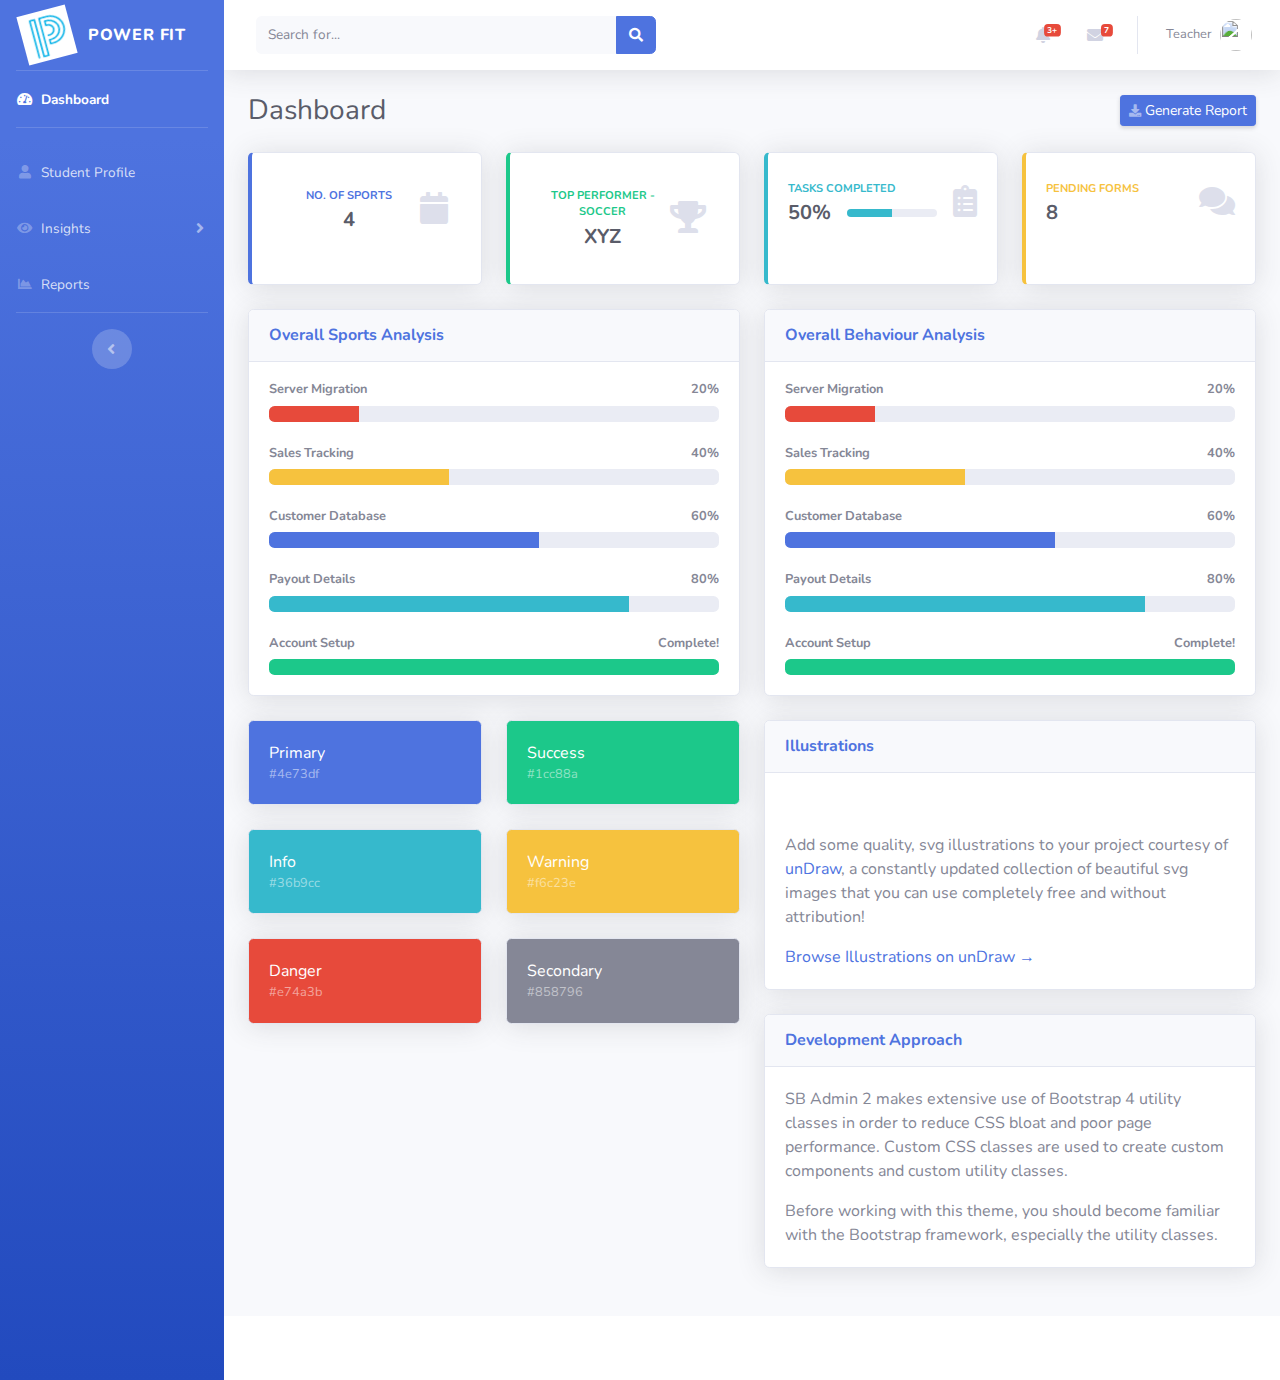
==== index.html @ 466138b6 "first" ====
<!DOCTYPE html>
<html lang="en">

<head>

  <meta charset="utf-8">
  <meta http-equiv="X-UA-Compatible" content="IE=edge">
  <meta name="viewport" content="width=device-width, initial-scale=1, shrink-to-fit=no">
  <meta name="description" content="">
  <meta name="author" content="">

  <title>POWER FIT - Dashboard</title>

  <!-- Custom fonts for this template-->
  <link href="vendor/fontawesome-free/css/all.min.css" rel="stylesheet" type="text/css">
  <link href="https://fonts.googleapis.com/css?family=Nunito:200,200i,300,300i,400,400i,600,600i,700,700i,800,800i,900,900i" rel="stylesheet">

  <!-- Custom styles for this template-->
  <link href="css/sb-admin-2.min.css" rel="stylesheet">

</head>

<body id="page-top">

  <!-- Page Wrapper -->
  <div id="wrapper">

    <!-- Sidebar -->
    <ul class="navbar-nav bg-gradient-primary sidebar sidebar-dark accordion" id="accordionSidebar">

      <!-- Sidebar - Brand -->
      <a class="sidebar-brand d-flex align-items-center justify-content-center" href="index.html">
        <div class="sidebar-brand-icon rotate-n-15">
          <img src="logo.png" style="height: 50px;width: 50px;">
        </div>
        <div class="sidebar-brand-text mx-3">POWER FIT</div>
      </a>

      <!-- Divider -->
      <hr class="sidebar-divider my-0">

      <!-- Nav Item - Dashboard -->
      <li class="nav-item active">
        <a class="nav-link" href="index.html">
          <i class="fas fa-fw fa-tachometer-alt"></i>
          <span>Dashboard</span></a>
      </li>

	  <!-- Divider -->
      <hr class="sidebar-divider">

      <!-- Student Profile -->
      <li class="nav-item">
        <a class="nav-link collapsed" href="student-profile.html" >
          <i class="fas fa-fw fa-user"></i>
          <span>Student Profile</span>
        </a>
      </li>

      <!-- Insights -->
      <li class="nav-item">
        <a class="nav-link collapsed" href="#" data-toggle="collapse" data-target="#collapseUtilities" aria-expanded="true" aria-controls="collapseUtilities">
          <i class="fas fa-fw fa-eye"></i>
          <span>Insights</span>
        </a>
        <div id="collapseUtilities" class="collapse" aria-labelledby="headingUtilities" data-parent="#accordionSidebar">
          <div class="bg-white py-2 collapse-inner rounded">
            <a class="collapse-item" href="sports-analysis.html">Sports Assessment</a>
            <a class="collapse-item" href="behaviour-analysis.html">Behaviour Assessment</a>
          </div>
        </div>
      </li>

	  <!-- Reports -->
      <li class="nav-item">
        <a class="nav-link collapsed" href="report.html" >
          <i class="fas fa-fw fa-chart-area"></i>
          <span>Reports</span>
        </a>
      </li>

      <!-- Divider -->
      <hr class="sidebar-divider d-none d-md-block">

      <!-- Sidebar Toggler (Sidebar) -->
      <div class="text-center d-none d-md-inline">
        <button class="rounded-circle border-0" id="sidebarToggle"></button>
      </div>

    </ul>
    <!-- End of Sidebar -->

    <!-- Content Wrapper -->
    <div id="content-wrapper" class="d-flex flex-column">

      <!-- Main Content -->
      <div id="content">

        <!-- Topbar -->
        <nav class="navbar navbar-expand navbar-light bg-white topbar mb-4 static-top shadow">

          <!-- Sidebar Toggle (Topbar) -->
          <button id="sidebarToggleTop" class="btn btn-link d-md-none rounded-circle mr-3">
            <i class="fa fa-bars"></i>
          </button>

          <!-- Topbar Search -->
          <form class="d-none d-sm-inline-block form-inline mr-auto ml-md-3 my-2 my-md-0 mw-100 navbar-search">
            <div class="input-group">
              <input type="text" class="form-control bg-light border-0 small" placeholder="Search for..." aria-label="Search" aria-describedby="basic-addon2">
              <div class="input-group-append">
                <button class="btn btn-primary" type="button">
                  <i class="fas fa-search fa-sm"></i>
                </button>
              </div>
            </div>
          </form>

          <!-- Topbar Navbar -->
          <ul class="navbar-nav ml-auto">

            <!-- Nav Item - Search Dropdown (Visible Only XS) -->
            <li class="nav-item dropdown no-arrow d-sm-none">
              <a class="nav-link dropdown-toggle" href="#" id="searchDropdown" role="button" data-toggle="dropdown" aria-haspopup="true" aria-expanded="false">
                <i class="fas fa-search fa-fw"></i>
              </a>
              <!-- Dropdown - Messages -->
              <div class="dropdown-menu dropdown-menu-right p-3 shadow animated--grow-in" aria-labelledby="searchDropdown">
                <form class="form-inline mr-auto w-100 navbar-search">
                  <div class="input-group">
                    <input type="text" class="form-control bg-light border-0 small" placeholder="Search for..." aria-label="Search" aria-describedby="basic-addon2">
                    <div class="input-group-append">
                      <button class="btn btn-primary" type="button">
                        <i class="fas fa-search fa-sm"></i>
                      </button>
                    </div>
                  </div>
                </form>
              </div>
            </li>

            <!-- Nav Item - Alerts -->
            <li class="nav-item dropdown no-arrow mx-1">
              <a class="nav-link dropdown-toggle" href="#" id="alertsDropdown" role="button" data-toggle="dropdown" aria-haspopup="true" aria-expanded="false">
                <i class="fas fa-bell fa-fw"></i>
                <!-- Counter - Alerts -->
                <span class="badge badge-danger badge-counter">3+</span>
              </a>
              <!-- Dropdown - Alerts -->
              <div class="dropdown-list dropdown-menu dropdown-menu-right shadow animated--grow-in" aria-labelledby="alertsDropdown">
                <h6 class="dropdown-header">
                  Alerts Center
                </h6>
                <a class="dropdown-item d-flex align-items-center" href="#">
                  <div class="mr-3">
                    <div class="icon-circle bg-primary">
                      <i class="fas fa-file-alt text-white"></i>
                    </div>
                  </div>
                  <div>
                    <div class="small text-gray-500">Pending Form1</div>
                    <span class="font-weight-bold"></span>
                  </div>
                </a>
                <a class="dropdown-item d-flex align-items-center" href="#">
                  <div class="mr-3">
                    <div class="icon-circle bg-success">
                      <i class="fas fa-donate text-white"></i>
                    </div>
                  </div>
                  <div>
                    <div class="small text-gray-500">Pending Form2</div>
                  </div>
                </a>
                <a class="dropdown-item d-flex align-items-center" href="#">
                  <div class="mr-3">
                    <div class="icon-circle bg-warning">
                      <i class="fas fa-exclamation-triangle text-white"></i>
                    </div>
                  </div>
                  <div>
                    <div class="small text-gray-500">Pending Form3</div>
                  </div>
                </a>
                <a class="dropdown-item text-center small text-gray-500" href="#">Show All Alerts</a>
              </div>
            </li>

            <!-- Nav Item - Messages -->
            <li class="nav-item dropdown no-arrow mx-1">
              <a class="nav-link dropdown-toggle" href="#" id="messagesDropdown" role="button" data-toggle="dropdown" aria-haspopup="true" aria-expanded="false">
                <i class="fas fa-envelope fa-fw"></i>
                <!-- Counter - Messages -->
                <span class="badge badge-danger badge-counter">7</span>
              </a>
              <!-- Dropdown - Messages -->
              <div class="dropdown-list dropdown-menu dropdown-menu-right shadow animated--grow-in" aria-labelledby="messagesDropdown">
                <h6 class="dropdown-header">
                  Message Center
                </h6>
                <a class="dropdown-item d-flex align-items-center" href="#">
                  <div class="dropdown-list-image mr-3">
                    <img class="rounded-circle" src="https://source.unsplash.com/fn_BT9fwg_E/60x60" alt="">
                    <div class="status-indicator bg-success"></div>
                  </div>
                  <div class="font-weight-bold">
                    <div class="text-truncate">Hi there! I am wondering if you can help me with a problem I've been having.</div>
                    <div class="small text-gray-500">Emily Fowler · 58m</div>
                  </div>
                </a>
                <a class="dropdown-item d-flex align-items-center" href="#">
                  <div class="dropdown-list-image mr-3">
                    <img class="rounded-circle" src="https://source.unsplash.com/AU4VPcFN4LE/60x60" alt="">
                    <div class="status-indicator"></div>
                  </div>
                  <div>
                    <div class="text-truncate">I have the photos that you ordered last month, how would you like them sent to you?</div>
                    <div class="small text-gray-500">Jae Chun · 1d</div>
                  </div>
                </a>
                <a class="dropdown-item d-flex align-items-center" href="#">
                  <div class="dropdown-list-image mr-3">
                    <img class="rounded-circle" src="https://source.unsplash.com/CS2uCrpNzJY/60x60" alt="">
                    <div class="status-indicator bg-warning"></div>
                  </div>
                  <div>
                    <div class="text-truncate">Last month's report looks great, I am very happy with the progress so far, keep up the good work!</div>
                    <div class="small text-gray-500">Morgan Alvarez · 2d</div>
                  </div>
                </a>
                <a class="dropdown-item d-flex align-items-center" href="#">
                  <div class="dropdown-list-image mr-3">
                    <img class="rounded-circle" src="https://source.unsplash.com/Mv9hjnEUHR4/60x60" alt="">
                    <div class="status-indicator bg-success"></div>
                  </div>
                  <div>
                    <div class="text-truncate">Am I a good boy? The reason I ask is because someone told me that people say this to all dogs, even if they aren't good...</div>
                    <div class="small text-gray-500">Chicken the Dog · 2w</div>
                  </div>
                </a>
                <a class="dropdown-item text-center small text-gray-500" href="#">Read More Messages</a>
              </div>
            </li>

            <div class="topbar-divider d-none d-sm-block"></div>

            <!-- Nav Item - User Information -->
            <li class="nav-item dropdown no-arrow">
              <a class="nav-link dropdown-toggle" href="#" id="userDropdown" role="button" data-toggle="dropdown" aria-haspopup="true" aria-expanded="false">
                <span class="mr-2 d-none d-lg-inline text-gray-600 small">Teacher</span>
                <img class="img-profile rounded-circle" src="https://source.unsplash.com/QAB-WJcbgJk/60x60">
              </a>
              <!-- Dropdown - User Information -->
              <div class="dropdown-menu dropdown-menu-right shadow animated--grow-in" aria-labelledby="userDropdown">
                <a class="dropdown-item" href="#">
                  <i class="fas fa-user fa-sm fa-fw mr-2 text-gray-400"></i>
                  Profile
                </a>
                <a class="dropdown-item" href="#">
                  <i class="fas fa-cogs fa-sm fa-fw mr-2 text-gray-400"></i>
                  Settings
                </a>
                <a class="dropdown-item" href="#">
                  <i class="fas fa-list fa-sm fa-fw mr-2 text-gray-400"></i>
                  Activity Log
                </a>
                <div class="dropdown-divider"></div>
                <a class="dropdown-item" href="#" data-toggle="modal" data-target="#logoutModal">
                  <i class="fas fa-sign-out-alt fa-sm fa-fw mr-2 text-gray-400"></i>
                  Logout
                </a>
              </div>
            </li>

          </ul>

        </nav>
        <!-- End of Topbar -->

        <!-- Begin Page Content -->
        <div class="container-fluid">

          <!-- Page Heading -->
          <div class="d-sm-flex align-items-center justify-content-between mb-4">
            <h1 class="h3 mb-0 text-gray-800">Dashboard</h1>
            <a href="#" class="d-none d-sm-inline-block btn btn-sm btn-primary shadow-sm"><i class="fas fa-download fa-sm text-white-50"></i> Generate Report</a>
          </div>

          <!-- Content Row -->
          <div class="row">

            <!-- Earnings (Monthly) Card Example -->
            <div class="col-xl-3 col-md-6 mb-4">
              <div class="card border-left-primary shadow h-100 py-2">
				<button type="button" class="btn" data-toggle="modal" data-target="#myModal">
                <div class="card-body">
                  <div class="row no-gutters align-items-center">
                    <div class="col mr-2">
                    <div class="text-xs font-weight-bold text-primary text-uppercase mb-1">No. of Sports</div>
                      <div class="h5 mb-0 font-weight-bold text-gray-800">4</div>
                    </div>
                    <div class="col-auto">
                      <i class="fas fa-calendar fa-2x text-gray-300"></i>
                    </div>
                  </div>
                </div>
				</button>
				<!-- The Modal -->
				  <div class="modal" id="myModal">
					<div class="modal-dialog">
					  <div class="modal-content">
						<!-- Modal Header -->
						<div class="modal-header">
						Sports Name
						  <button type="button" class="close" data-dismiss="modal">×</button>
						</div>
						
						<!-- Modal body -->
						<div class="modal-body">
							<ul>
								<li style="list-style:none;">1. <a href="soccer.html"> Soccer </a></li>
								<li style="list-style:none;">2. <a href="baseball.html"> Baseball </a></li>
								<li style="list-style:none;">3. <a href="basketball.html"> Basketball </a></li>
								<li style="list-style:none;">4. <a href="tennis.html"> Tennis </a></li>
							</ul>
						</div>
						
						<!-- Modal footer -->
						<div class="modal-footer">
						  <button type="button" class="btn btn-danger" data-dismiss="modal">Close</button>
						</div>
					</div>
					</div>
				  </div>
              </div>
            </div>

            <!-- Earnings (Monthly) Card Example -->
            <div class="col-xl-3 col-md-6 mb-4">
              <div class="card border-left-success shadow h-100 py-2">
				<button type="button" class="btn" data-toggle="modal" data-target="#myModal1">
                <div class="card-body">
                  <div class="row no-gutters align-items-center">
                    <div class="col mr-2">
                      <div class="text-xs font-weight-bold text-success text-uppercase mb-1">Top Performer - Soccer</div>
                      <div class="h5 mb-0 font-weight-bold text-gray-800">XYZ</div>
                    </div>
                    <div class="col-auto">
                      <i class="fas fa-trophy fa-2x text-gray-300"></i>
                    </div>
                  </div>
                </div>
				</button>
				<!-- The Modal -->
				  <div class="modal" id="myModal1">
					<div class="modal-dialog">
					  <div class="modal-content">
						<!-- Modal Header -->
						<div class="modal-header">
						Sports Name
						  <button type="button" class="close" data-dismiss="modal">×</button>
						</div>
						
						<!-- Modal body -->
						<div class="modal-body">
							<div class="col-md-12">
    		    <div class="card profile-card-2">
                    <div class="card-body">
                        <img src="https://randomuser.me/api/portraits/men/64.jpg" alt="profile-image" class="profile"/>
                        <h5 class="card-title">XYZ</h5>
                        <p class="card-text">Lorem Ipsum is simply dummy text of the printing and typesetting industry.</p>
                    </div>
                </div>
    		</div>
						</div>
						
						<!-- Modal footer -->
						<div class="modal-footer">
						  <button type="button" class="btn btn-danger" data-dismiss="modal">Close</button>
						</div>
					</div>
					</div>
				  </div>
              </div>
            </div>

            <!-- Earnings (Monthly) Card Example -->
            <div class="col-xl-3 col-md-6 mb-4">
              <div class="card border-left-info shadow h-100 py-2">
                <div class="card-body">
                  <div class="row no-gutters align-items-center">
                    <div class="col mr-2">
                      <div class="text-xs font-weight-bold text-info text-uppercase mb-1">Tasks Completed</div>
                      <div class="row no-gutters align-items-center">
                        <div class="col-auto">
                          <div class="h5 mb-0 mr-3 font-weight-bold text-gray-800">50%</div>
                        </div>
                        <div class="col">
                          <div class="progress progress-sm mr-2">
                            <div class="progress-bar bg-info" role="progressbar" style="width: 50%" aria-valuenow="50" aria-valuemin="0" aria-valuemax="100"></div>
                          </div>
                        </div>
                      </div>
                    </div>
                    <div class="col-auto">
                      <i class="fas fa-clipboard-list fa-2x text-gray-300"></i>
                    </div>
                  </div>
                </div>
              </div>
            </div>

            <!-- Pending Requests Card Example -->
            <div class="col-xl-3 col-md-6 mb-4">
              <div class="card border-left-warning shadow h-100 py-2">
                <div class="card-body">
                  <div class="row no-gutters align-items-center">
                    <div class="col mr-2">
                      <div class="text-xs font-weight-bold text-warning text-uppercase mb-1">Pending Forms</div>
                      <div class="h5 mb-0 font-weight-bold text-gray-800">8</div>
                    </div>
                    <div class="col-auto">
                      <i class="fas fa-comments fa-2x text-gray-300"></i>
                    </div>
                  </div>
                </div>
              </div>
            </div>
          </div>


          <!-- Content Row -->
          <div class="row">

            <!-- Content Column -->
            <div class="col-lg-6 mb-4">

              <!-- Project Card Example -->
              <div class="card shadow mb-4">
                <div class="card-header py-3">
                  <h6 class="m-0 font-weight-bold text-primary">Overall Sports Analysis</h6>
                </div>
                <div class="card-body">
                  <h4 class="small font-weight-bold">Server Migration <span class="float-right">20%</span></h4>
                  <div class="progress mb-4">
                    <div class="progress-bar bg-danger" role="progressbar" style="width: 20%" aria-valuenow="20" aria-valuemin="0" aria-valuemax="100"></div>
                  </div>
                  <h4 class="small font-weight-bold">Sales Tracking <span class="float-right">40%</span></h4>
                  <div class="progress mb-4">
                    <div class="progress-bar bg-warning" role="progressbar" style="width: 40%" aria-valuenow="40" aria-valuemin="0" aria-valuemax="100"></div>
                  </div>
                  <h4 class="small font-weight-bold">Customer Database <span class="float-right">60%</span></h4>
                  <div class="progress mb-4">
                    <div class="progress-bar" role="progressbar" style="width: 60%" aria-valuenow="60" aria-valuemin="0" aria-valuemax="100"></div>
                  </div>
                  <h4 class="small font-weight-bold">Payout Details <span class="float-right">80%</span></h4>
                  <div class="progress mb-4">
                    <div class="progress-bar bg-info" role="progressbar" style="width: 80%" aria-valuenow="80" aria-valuemin="0" aria-valuemax="100"></div>
                  </div>
                  <h4 class="small font-weight-bold">Account Setup <span class="float-right">Complete!</span></h4>
                  <div class="progress">
                    <div class="progress-bar bg-success" role="progressbar" style="width: 100%" aria-valuenow="100" aria-valuemin="0" aria-valuemax="100"></div>
                  </div>
                </div>
              </div>

              <!-- Color System -->
              <div class="row">
                <div class="col-lg-6 mb-4">
                  <div class="card bg-primary text-white shadow">
                    <div class="card-body">
                      Primary
                      <div class="text-white-50 small">#4e73df</div>
                    </div>
                  </div>
                </div>
                <div class="col-lg-6 mb-4">
                  <div class="card bg-success text-white shadow">
                    <div class="card-body">
                      Success
                      <div class="text-white-50 small">#1cc88a</div>
                    </div>
                  </div>
                </div>
                <div class="col-lg-6 mb-4">
                  <div class="card bg-info text-white shadow">
                    <div class="card-body">
                      Info
                      <div class="text-white-50 small">#36b9cc</div>
                    </div>
                  </div>
                </div>
                <div class="col-lg-6 mb-4">
                  <div class="card bg-warning text-white shadow">
                    <div class="card-body">
                      Warning
                      <div class="text-white-50 small">#f6c23e</div>
                    </div>
                  </div>
                </div>
                <div class="col-lg-6 mb-4">
                  <div class="card bg-danger text-white shadow">
                    <div class="card-body">
                      Danger
                      <div class="text-white-50 small">#e74a3b</div>
                    </div>
                  </div>
                </div>
                <div class="col-lg-6 mb-4">
                  <div class="card bg-secondary text-white shadow">
                    <div class="card-body">
                      Secondary
                      <div class="text-white-50 small">#858796</div>
                    </div>
                  </div>
                </div>
              </div>

            </div>

            <div class="col-lg-6 mb-4">
			
			<div class="card shadow mb-4">
                <div class="card-header py-3">
                  <h6 class="m-0 font-weight-bold text-primary">Overall Behaviour Analysis</h6>
                </div>
                <div class="card-body">
                  <h4 class="small font-weight-bold">Server Migration <span class="float-right">20%</span></h4>
                  <div class="progress mb-4">
                    <div class="progress-bar bg-danger" role="progressbar" style="width: 20%" aria-valuenow="20" aria-valuemin="0" aria-valuemax="100"></div>
                  </div>
                  <h4 class="small font-weight-bold">Sales Tracking <span class="float-right">40%</span></h4>
                  <div class="progress mb-4">
                    <div class="progress-bar bg-warning" role="progressbar" style="width: 40%" aria-valuenow="40" aria-valuemin="0" aria-valuemax="100"></div>
                  </div>
                  <h4 class="small font-weight-bold">Customer Database <span class="float-right">60%</span></h4>
                  <div class="progress mb-4">
                    <div class="progress-bar" role="progressbar" style="width: 60%" aria-valuenow="60" aria-valuemin="0" aria-valuemax="100"></div>
                  </div>
                  <h4 class="small font-weight-bold">Payout Details <span class="float-right">80%</span></h4>
                  <div class="progress mb-4">
                    <div class="progress-bar bg-info" role="progressbar" style="width: 80%" aria-valuenow="80" aria-valuemin="0" aria-valuemax="100"></div>
                  </div>
                  <h4 class="small font-weight-bold">Account Setup <span class="float-right">Complete!</span></h4>
                  <div class="progress">
                    <div class="progress-bar bg-success" role="progressbar" style="width: 100%" aria-valuenow="100" aria-valuemin="0" aria-valuemax="100"></div>
                  </div>
                </div>
              </div>
              <!-- Illustrations -->
              <div class="card shadow mb-4">
                <div class="card-header py-3">
                  <h6 class="m-0 font-weight-bold text-primary">Illustrations</h6>
                </div>
                <div class="card-body">
                  <div class="text-center">
                    <img class="img-fluid px-3 px-sm-4 mt-3 mb-4" style="width: 25rem;" src="img/undraw_posting_photo.svg" alt="">
                  </div>
                  <p>Add some quality, svg illustrations to your project courtesy of <a target="_blank" rel="nofollow" href="https://undraw.co/">unDraw</a>, a constantly updated collection of beautiful svg images that you can use completely free and without attribution!</p>
                  <a target="_blank" rel="nofollow" href="https://undraw.co/">Browse Illustrations on unDraw &rarr;</a>
                </div>
              </div>

              <!-- Approach -->
              <div class="card shadow mb-4">
                <div class="card-header py-3">
                  <h6 class="m-0 font-weight-bold text-primary">Development Approach</h6>
                </div>
                <div class="card-body">
                  <p>SB Admin 2 makes extensive use of Bootstrap 4 utility classes in order to reduce CSS bloat and poor page performance. Custom CSS classes are used to create custom components and custom utility classes.</p>
                  <p class="mb-0">Before working with this theme, you should become familiar with the Bootstrap framework, especially the utility classes.</p>
                </div>
              </div>

            </div>
          </div>

        </div>
        <!-- /.container-fluid -->

      </div>
      <!-- End of Main Content -->

      <!-- Footer -->
      <footer class="sticky-footer bg-white">
        <div class="container my-auto">
          <div class="copyright text-center my-auto">
            
          </div>
        </div>
      </footer>
      <!-- End of Footer -->

    </div>
    <!-- End of Content Wrapper -->

  </div>
  <!-- End of Page Wrapper -->

  <!-- Scroll to Top Button-->
  <a class="scroll-to-top rounded" href="#page-top">
    <i class="fas fa-angle-up"></i>
  </a>

  <!-- Logout Modal-->
  <div class="modal fade" id="logoutModal" tabindex="-1" role="dialog" aria-labelledby="exampleModalLabel" aria-hidden="true">
    <div class="modal-dialog" role="document">
      <div class="modal-content">
        <div class="modal-header">
          <h5 class="modal-title" id="exampleModalLabel">Ready to Leave?</h5>
          <button class="close" type="button" data-dismiss="modal" aria-label="Close">
            <span aria-hidden="true">×</span>
          </button>
        </div>
        <div class="modal-body">Select "Logout" below if you are ready to end your current session.</div>
        <div class="modal-footer">
          <button class="btn btn-secondary" type="button" data-dismiss="modal">Cancel</button>
          <a class="btn btn-primary" href="login.html">Logout</a>
        </div>
      </div>
    </div>
  </div>

  <!-- Bootstrap core JavaScript-->
  <script src="vendor/jquery/jquery.min.js"></script>
  <script src="vendor/bootstrap/js/bootstrap.bundle.min.js"></script>

  <!-- Core plugin JavaScript-->
  <script src="vendor/jquery-easing/jquery.easing.min.js"></script>

  <!-- Custom scripts for all pages-->
  <script src="js/sb-admin-2.min.js"></script>

  <!-- Page level plugins -->
  <script src="vendor/chart.js/Chart.min.js"></script>

  <!-- Page level custom scripts -->
  <script src="js/demo/chart-area-demo.js"></script>
  <script src="js/demo/chart-pie-demo.js"></script>


</body>

</html>
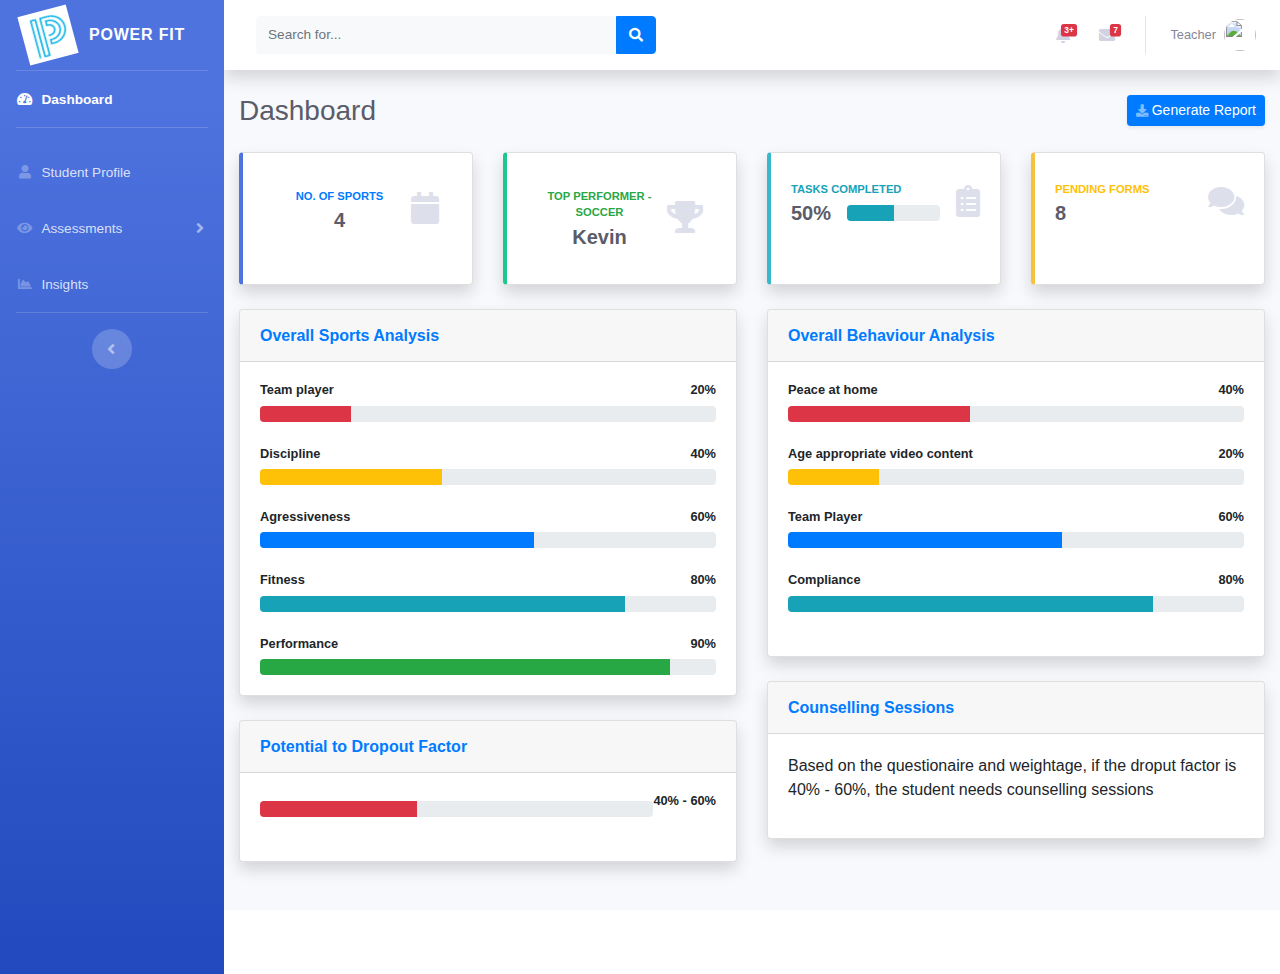
==== commit fc27a236: "firsthgj" ====
--- a/index.html
+++ b/index.html
@@ -17,6 +17,7 @@
 
   <!-- Custom styles for this template-->
   <link href="css/sb-admin-2.min.css" rel="stylesheet">
+  <link href="css/date.css" rel="stylesheet">
 
 </head>
 
@@ -61,7 +62,7 @@
       <li class="nav-item">
         <a class="nav-link collapsed" href="#" data-toggle="collapse" data-target="#collapseUtilities" aria-expanded="true" aria-controls="collapseUtilities">
           <i class="fas fa-fw fa-eye"></i>
-          <span>Insights</span>
+          <span>Assessments</span>
         </a>
         <div id="collapseUtilities" class="collapse" aria-labelledby="headingUtilities" data-parent="#accordionSidebar">
           <div class="bg-white py-2 collapse-inner rounded">
@@ -75,7 +76,7 @@
       <li class="nav-item">
         <a class="nav-link collapsed" href="report.html" >
           <i class="fas fa-fw fa-chart-area"></i>
-          <span>Reports</span>
+          <span>Insights</span>
         </a>
       </li>
 
@@ -343,7 +344,7 @@
                   <div class="row no-gutters align-items-center">
                     <div class="col mr-2">
                       <div class="text-xs font-weight-bold text-success text-uppercase mb-1">Top Performer - Soccer</div>
-                      <div class="h5 mb-0 font-weight-bold text-gray-800">XYZ</div>
+                      <div class="h5 mb-0 font-weight-bold text-gray-800">Kevin</div>
                     </div>
                     <div class="col-auto">
                       <i class="fas fa-trophy fa-2x text-gray-300"></i>
@@ -357,7 +358,7 @@
 					  <div class="modal-content">
 						<!-- Modal Header -->
 						<div class="modal-header">
-						Sports Name
+						Kevin
 						  <button type="button" class="close" data-dismiss="modal">×</button>
 						</div>
 						
@@ -367,8 +368,8 @@
     		    <div class="card profile-card-2">
                     <div class="card-body">
                         <img src="https://randomuser.me/api/portraits/men/64.jpg" alt="profile-image" class="profile"/>
-                        <h5 class="card-title">XYZ</h5>
-                        <p class="card-text">Lorem Ipsum is simply dummy text of the printing and typesetting industry.</p>
+                        <!--<h5 class="card-title">XYZ</h5>-->
+                        <p class="card-text">Top Performer in Soccer 2019-20 with 150+ individual points.</p>
                     </div>
                 </div>
     		</div>
@@ -441,77 +442,40 @@
                   <h6 class="m-0 font-weight-bold text-primary">Overall Sports Analysis</h6>
                 </div>
                 <div class="card-body">
-                  <h4 class="small font-weight-bold">Server Migration <span class="float-right">20%</span></h4>
+                  <h4 class="small font-weight-bold">Team player <span class="float-right">20%</span></h4>
                   <div class="progress mb-4">
                     <div class="progress-bar bg-danger" role="progressbar" style="width: 20%" aria-valuenow="20" aria-valuemin="0" aria-valuemax="100"></div>
                   </div>
-                  <h4 class="small font-weight-bold">Sales Tracking <span class="float-right">40%</span></h4>
+                  <h4 class="small font-weight-bold">Discipline <span class="float-right">40%</span></h4>
                   <div class="progress mb-4">
                     <div class="progress-bar bg-warning" role="progressbar" style="width: 40%" aria-valuenow="40" aria-valuemin="0" aria-valuemax="100"></div>
                   </div>
-                  <h4 class="small font-weight-bold">Customer Database <span class="float-right">60%</span></h4>
+                  <h4 class="small font-weight-bold">Agressiveness <span class="float-right">60%</span></h4>
                   <div class="progress mb-4">
                     <div class="progress-bar" role="progressbar" style="width: 60%" aria-valuenow="60" aria-valuemin="0" aria-valuemax="100"></div>
                   </div>
-                  <h4 class="small font-weight-bold">Payout Details <span class="float-right">80%</span></h4>
+                  <h4 class="small font-weight-bold">Fitness <span class="float-right">80%</span></h4>
                   <div class="progress mb-4">
                     <div class="progress-bar bg-info" role="progressbar" style="width: 80%" aria-valuenow="80" aria-valuemin="0" aria-valuemax="100"></div>
                   </div>
-                  <h4 class="small font-weight-bold">Account Setup <span class="float-right">Complete!</span></h4>
+                  <h4 class="small font-weight-bold">Performance <span class="float-right">90%</span></h4>
                   <div class="progress">
-                    <div class="progress-bar bg-success" role="progressbar" style="width: 100%" aria-valuenow="100" aria-valuemin="0" aria-valuemax="100"></div>
-                  </div>
-                </div>
-              </div>
-
-              <!-- Color System -->
-              <div class="row">
-                <div class="col-lg-6 mb-4">
-                  <div class="card bg-primary text-white shadow">
-                    <div class="card-body">
-                      Primary
-                      <div class="text-white-50 small">#4e73df</div>
-                    </div>
-                  </div>
-                </div>
-                <div class="col-lg-6 mb-4">
-                  <div class="card bg-success text-white shadow">
-                    <div class="card-body">
-                      Success
-                      <div class="text-white-50 small">#1cc88a</div>
-                    </div>
-                  </div>
-                </div>
-                <div class="col-lg-6 mb-4">
-                  <div class="card bg-info text-white shadow">
-                    <div class="card-body">
-                      Info
-                      <div class="text-white-50 small">#36b9cc</div>
-                    </div>
-                  </div>
-                </div>
-                <div class="col-lg-6 mb-4">
-                  <div class="card bg-warning text-white shadow">
-                    <div class="card-body">
-                      Warning
-                      <div class="text-white-50 small">#f6c23e</div>
-                    </div>
-                  </div>
-                </div>
-                <div class="col-lg-6 mb-4">
-                  <div class="card bg-danger text-white shadow">
-                    <div class="card-body">
-                      Danger
-                      <div class="text-white-50 small">#e74a3b</div>
-                    </div>
-                  </div>
-                </div>
-                <div class="col-lg-6 mb-4">
-                  <div class="card bg-secondary text-white shadow">
-                    <div class="card-body">
-                      Secondary
-                      <div class="text-white-50 small">#858796</div>
-                    </div>
+                    <div class="progress-bar bg-success" role="progressbar" style="width: 90%" aria-valuenow="100" aria-valuemin="0" aria-valuemax="100"></div>
+                  </div>
+                </div>
+              </div>
+
+			<!--Inline Datepicker -->
+				<!-- <input type="text" id="date" readonly> -->
+
+			<div class="card shadow mb-4">
+                <div class="card-header py-3">
+                  <h6 class="m-0 font-weight-bold text-primary">Potential to Dropout Factor</h6>
+                </div>
+                <div class="card-body">
+                  <h4 class="small font-weight-bold"><span class="float-right">40% - 60%</span></h4>
+                  <div class="progress mb-4">
+                    <div class="progress-bar bg-danger" role="progressbar" style="width: 40%" aria-valuenow="40" aria-valuemin="0" aria-valuemax="100"></div>
                   </div>
                 </div>
               </div>
@@ -525,50 +489,37 @@
                   <h6 class="m-0 font-weight-bold text-primary">Overall Behaviour Analysis</h6>
                 </div>
                 <div class="card-body">
-                  <h4 class="small font-weight-bold">Server Migration <span class="float-right">20%</span></h4>
-                  <div class="progress mb-4">
-                    <div class="progress-bar bg-danger" role="progressbar" style="width: 20%" aria-valuenow="20" aria-valuemin="0" aria-valuemax="100"></div>
-                  </div>
-                  <h4 class="small font-weight-bold">Sales Tracking <span class="float-right">40%</span></h4>
-                  <div class="progress mb-4">
-                    <div class="progress-bar bg-warning" role="progressbar" style="width: 40%" aria-valuenow="40" aria-valuemin="0" aria-valuemax="100"></div>
-                  </div>
-                  <h4 class="small font-weight-bold">Customer Database <span class="float-right">60%</span></h4>
+                  <h4 class="small font-weight-bold">Peace at home<span class="float-right">40%</span></h4>
+                  <div class="progress mb-4">
+                    <div class="progress-bar bg-danger" role="progressbar" style="width: 40%" aria-valuenow="40" aria-valuemin="0" aria-valuemax="100"></div>
+                  </div>
+                  <h4 class="small font-weight-bold">Age appropriate video content <span class="float-right">20%</span></h4>
+                  <div class="progress mb-4">
+                    <div class="progress-bar bg-warning" role="progressbar" style="width: 20%" aria-valuenow="20" aria-valuemin="0" aria-valuemax="100"></div>
+                  </div>
+                  <h4 class="small font-weight-bold">Team Player <span class="float-right">60%</span></h4>
                   <div class="progress mb-4">
                     <div class="progress-bar" role="progressbar" style="width: 60%" aria-valuenow="60" aria-valuemin="0" aria-valuemax="100"></div>
                   </div>
-                  <h4 class="small font-weight-bold">Payout Details <span class="float-right">80%</span></h4>
+                  <h4 class="small font-weight-bold">Compliance <span class="float-right">80%</span></h4>
                   <div class="progress mb-4">
                     <div class="progress-bar bg-info" role="progressbar" style="width: 80%" aria-valuenow="80" aria-valuemin="0" aria-valuemax="100"></div>
                   </div>
-                  <h4 class="small font-weight-bold">Account Setup <span class="float-right">Complete!</span></h4>
+                  <!-- <h4 class="small font-weight-bold">Account Setup <span class="float-right">Complete!</span></h4>
                   <div class="progress">
                     <div class="progress-bar bg-success" role="progressbar" style="width: 100%" aria-valuenow="100" aria-valuemin="0" aria-valuemax="100"></div>
-                  </div>
-                </div>
-              </div>
-              <!-- Illustrations -->
+                  </div> -->
+                </div>
+              </div>
+
+			<!-- Approach -->
               <div class="card shadow mb-4">
                 <div class="card-header py-3">
-                  <h6 class="m-0 font-weight-bold text-primary">Illustrations</h6>
-                </div>
-                <div class="card-body">
-                  <div class="text-center">
-                    <img class="img-fluid px-3 px-sm-4 mt-3 mb-4" style="width: 25rem;" src="img/undraw_posting_photo.svg" alt="">
-                  </div>
-                  <p>Add some quality, svg illustrations to your project courtesy of <a target="_blank" rel="nofollow" href="https://undraw.co/">unDraw</a>, a constantly updated collection of beautiful svg images that you can use completely free and without attribution!</p>
-                  <a target="_blank" rel="nofollow" href="https://undraw.co/">Browse Illustrations on unDraw &rarr;</a>
-                </div>
-              </div>
-
-              <!-- Approach -->
-              <div class="card shadow mb-4">
-                <div class="card-header py-3">
-                  <h6 class="m-0 font-weight-bold text-primary">Development Approach</h6>
-                </div>
-                <div class="card-body">
-                  <p>SB Admin 2 makes extensive use of Bootstrap 4 utility classes in order to reduce CSS bloat and poor page performance. Custom CSS classes are used to create custom components and custom utility classes.</p>
-                  <p class="mb-0">Before working with this theme, you should become familiar with the Bootstrap framework, especially the utility classes.</p>
+                  <h6 class="m-0 font-weight-bold text-primary">Counselling Sessions</h6>
+                </div>
+                <div class="card-body">
+                  <p>Based on the questionaire and weightage, if the droput factor is 40% - 60%, the student needs counselling sessions </p>
+                  <p class="mb-0"></p>
                 </div>
               </div>
 
@@ -637,6 +588,7 @@
   <!-- Page level custom scripts -->
   <script src="js/demo/chart-area-demo.js"></script>
   <script src="js/demo/chart-pie-demo.js"></script>
+  <script src="js/date.js"></script>
 
 
 </body>
--- a/css/date.css
+++ b/css/date.css
@@ -0,0 +1,14 @@
+/* Bootstrap css */
+@import "https://stackpath.bootstrapcdn.com/bootstrap/4.3.1/css/bootstrap.min.css";
+
+/* Google Material icons */
+@import "http://fonts.googleapis.com/icon?family=Material+Icons";
+
+/* Propeller css */
+@import "dist/css/propeller.min.css";
+
+/* Bootstrap datetimepicker */
+@import "datetimepicker/css/bootstrap-datetimepicker.css";
+
+/* Propeller datetimepicker */
+@import "datetimepicker/css/pmd-datetimepicker.css";